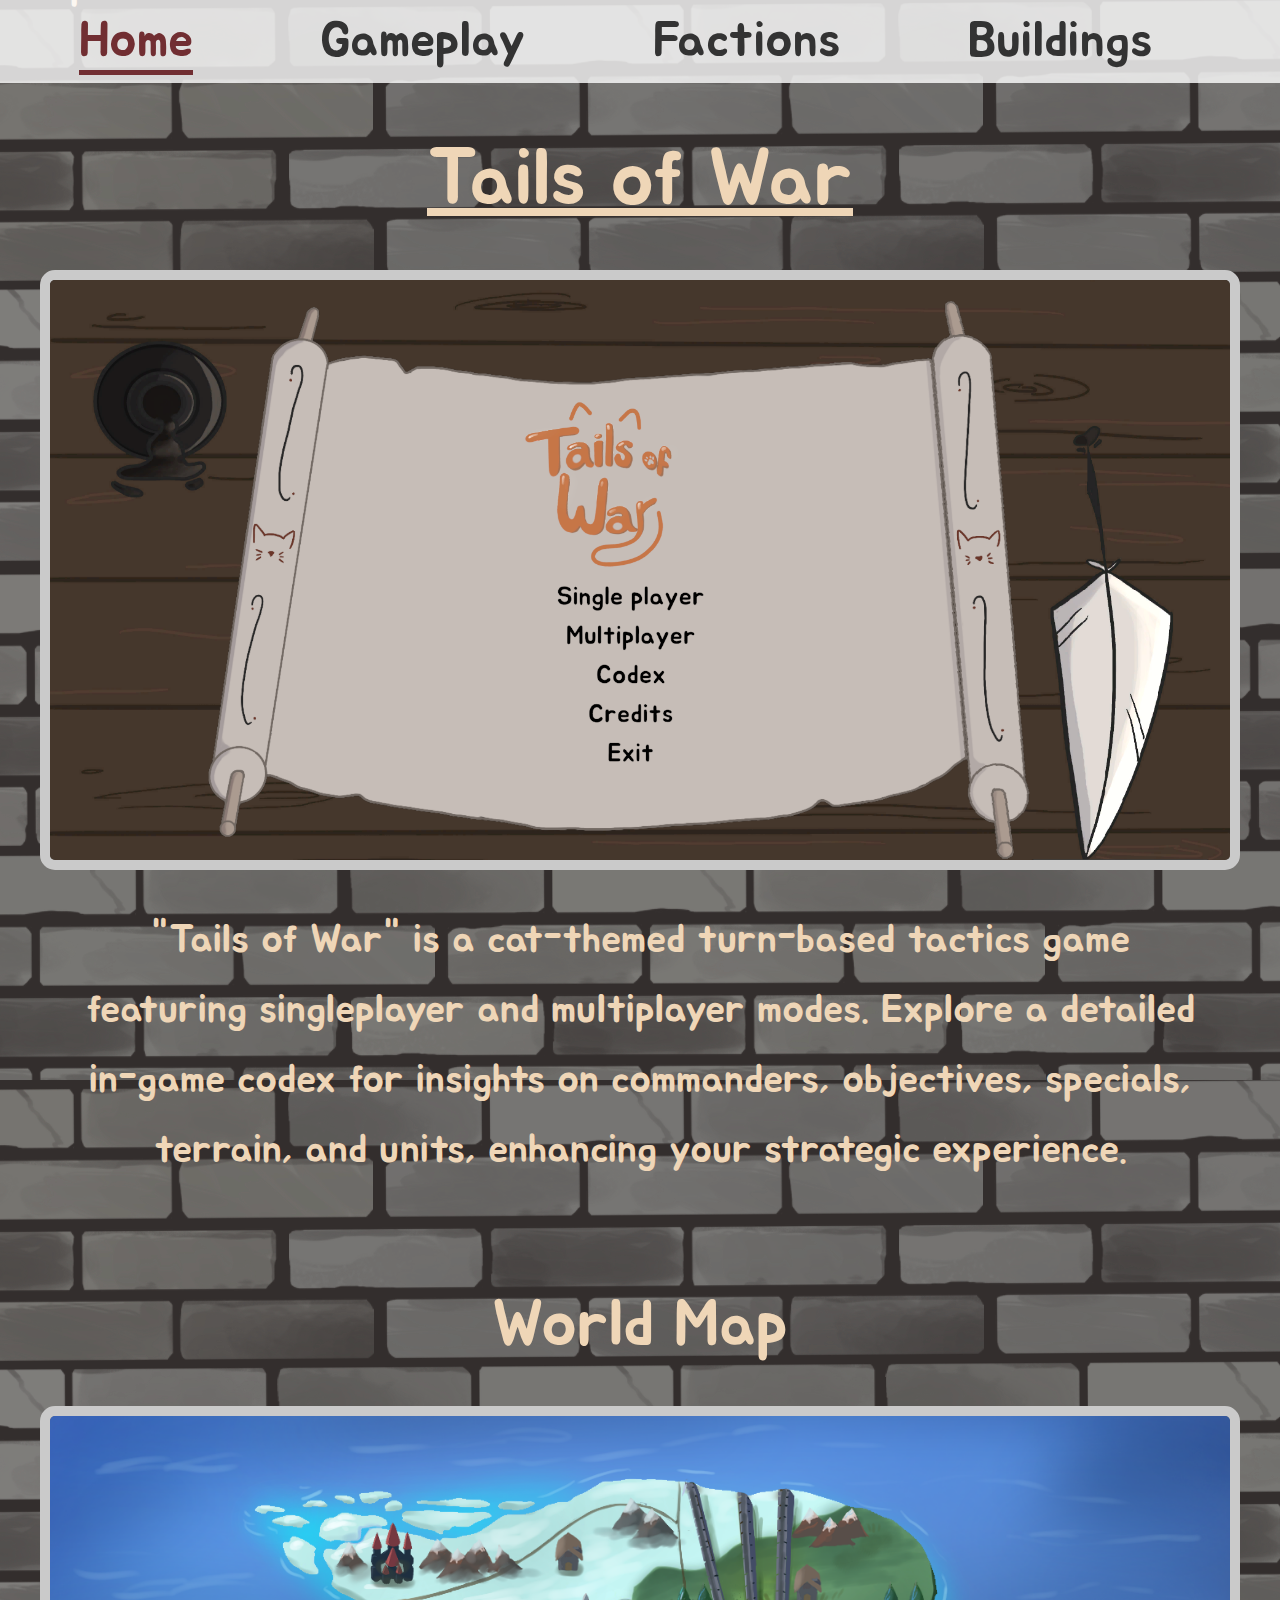
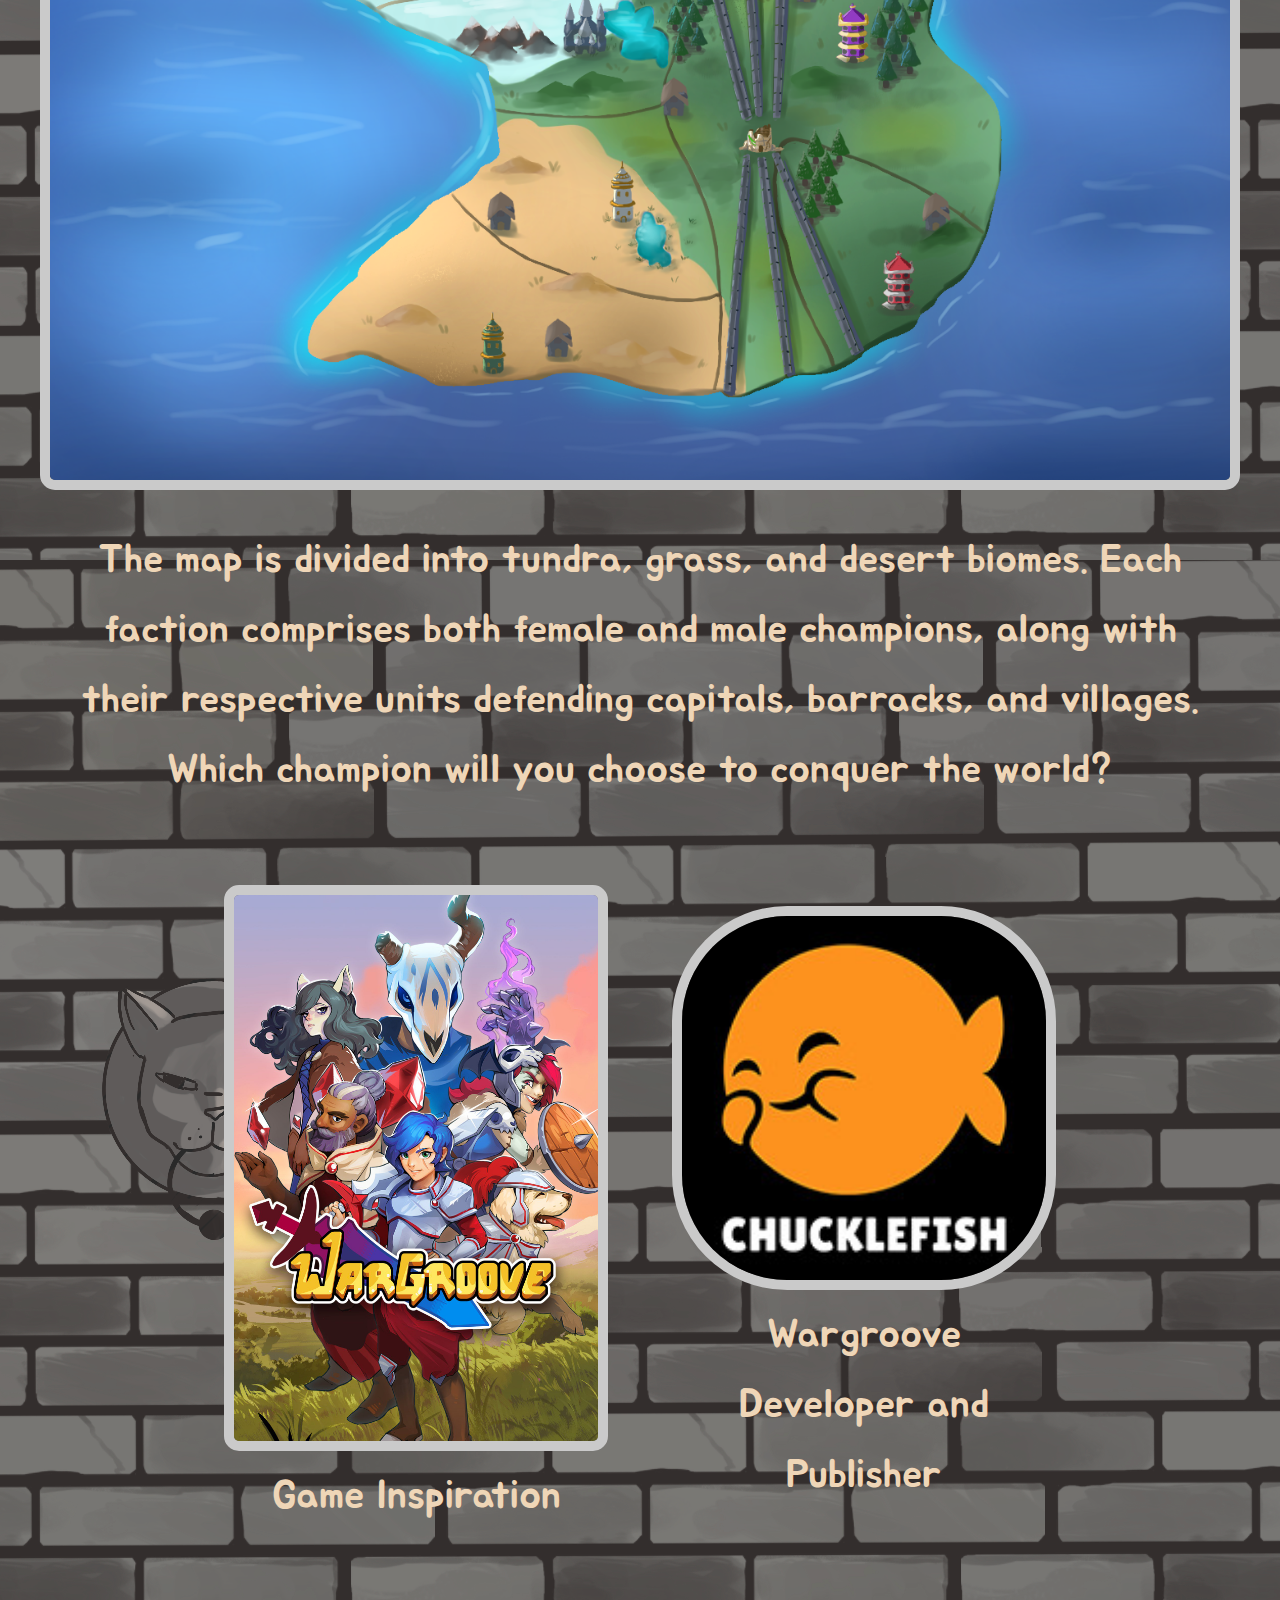
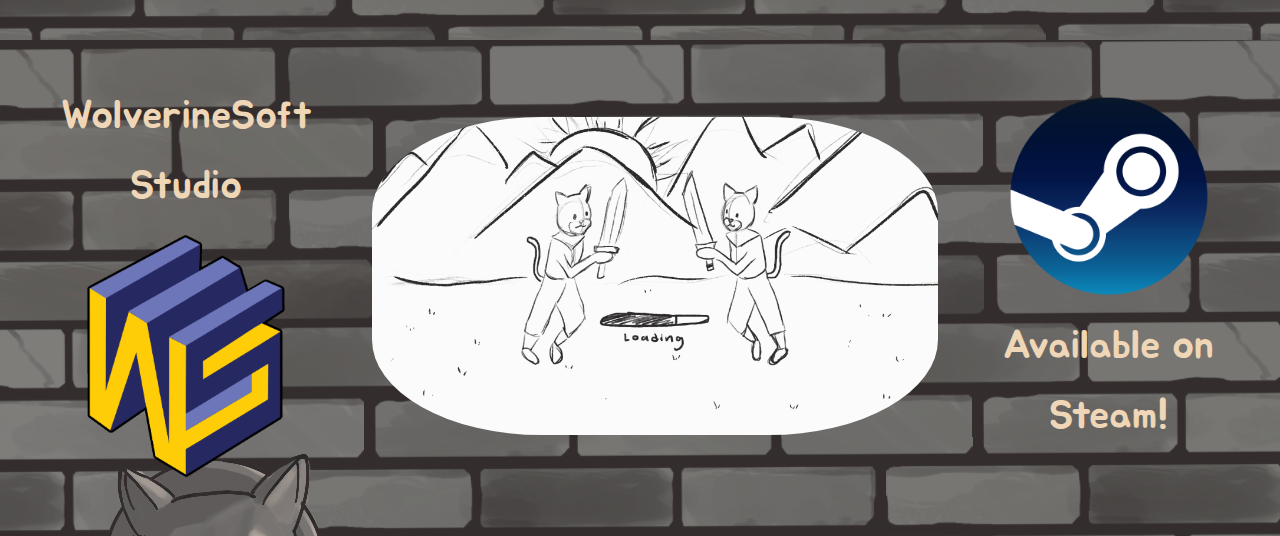
==== index.html @ 6e9513ce "Add files via upload" ====
<!DOCTYPE html>
<html lang="en">
<head>
    <meta charset="UTF-8">
    <meta name="viewport" content="width=device-width, initial-scale=1.0">
    <link rel="icon" href="images/gameicon.jpg">
    <link rel="stylesheet" href="css/reset.css">
    <link rel="stylesheet" href="css/style.css">
    <link rel="stylesheet" href="https://fonts.googleapis.com/css2?family=Jua&display=swap">
    <title>Tails of War</title>
</head>
<body>
    <div class="skip"><a href="#main">Skip to Main Content</a></div>
    <header>
        <div class="navbar">
        <nav>
            <ul class = "links">
                <li><a class = "btn active" href = "index.html">Home</a></li> 
                <li><a class = "btn" href = "gameplay.html">Gameplay</a></li>
                <li><a class = "btn" href = "factions.html">Factions</a></li>
                <li><a class = "btn" href = "buildings.html">Buildings</a></li> 
            </ul>
        </nav>
    </header>
    <main>
        <h1>Tails of War</h1>
        <div id = "main"></div>
        <img src="images/loading_screen.png" width = "1200" alt = "Tails of War option menu screen">
        <p>"Tails of War" is a cat-themed turn-based tactics game featuring singleplayer and multiplayer modes. 
            Explore a detailed in-game codex for insights on commanders, objectives, specials, terrain, and units, 
            enhancing your strategic experience.
        </p>
        
        <h2>World Map</h2>
        <img src="images/world_map.png" width = "1200" alt = "World map of the game to pick different terrains">
        <p>The map is divided into tundra, grass, and desert biomes. Each faction comprises both female and male champions, 
            along with their respective units defending capitals, barracks, and villages. Which champion will you choose to conquer the world?
         </p>
        
        <div class="row">
            <div class="column">
                <img src="images/wargroove.jpg" width = "400" alt = "Wargroove cover art">
                <p class="spacing"><a href="https://wargroove.org">Game Inspiration</a></p>
            </div>
            
            <div class="column">
                <img class="img_round" src="images/chucklefish.jpg" width = "400" alt = "Chucklefish is a British video game developer and publisher based in London">
                <p class="spacing"><a href="https://chucklefish.org">Wargroove Developer and Publisher</a></p>
            </div>
        </div>
    </main>

    <footer>
            <div class="image-container">
                <div>
                    <p class="spacing"><a href="https://wolverineSoft.org">WolverineSoft Studio</a></p>
                    <img src="images/wsoft_logo.png" width = "200" alt = "WolverineSoft Studio logo">
                </div>
                <div>
                    <img class="img_round" src="images/battle.gif" width = "600" alt = "Loading screen sketch showing sword fight between human cats">
                </div>
                <div>
                    <img src="images/steam.png" width = "200" alt = "Steam logo">
                    <p class="spacing"><a href="https://store.steampowered.com">Available on Steam!</a></p>
                </div>
            </div>
    </footer>
    <script src="js/images.js"></script>
    <script src="js/redirect.js"></script>
    
</body>
</html>
---- css/style.css ----
body {
    font-family: 'Jua', sans-serif;
    background-image: url('/images/BrickWallBackground.png');
    color: #EFD6B7;
}

.skip a {
    transition: top 1s ease-out;
    position: absolute;
    top: -40px;
    margin-left: 20px;
    font-size: 40px;
}

.skip a:focus {
    top: 100px;
    text-decoration: underline;
}

.navbar {
    background-color: rgba(255, 255, 255, 0.8);
    position: fixed;
    width: 100%;
    top: 0;
    z-index: 1000;
}

.navbar nav {
    text-align: center;
}

.navbar .links {
    list-style-type: none;
    margin: 0;
    padding: 10px 0;
    display: flex;
    justify-content: space-evenly;
}

.navbar .links li {
    display: inline-block;
}

.navbar .links a {
    text-decoration: none;
    font-size: 50px;
    color: #333;
}

.links {
    list-style-type: none;
    margin-top: 50px;
    margin-bottom: 50px;
    padding: 0;
}

.links li {
    display: inline-block;
    margin-right: 48px;
}

.links a {
    text-decoration: none;
    font-size: 40px;
}

a.btn:focus,
a.btn.active:focus, 
.spacing:hover{
    color: #712E32;
}

a.btn:hover,
a.btn.active:hover,
.spacing:hover{
    color: #712E32;
    transition: 0.3s;
}

a.btn.active,
a.btn.active:hover,
a.btn.active:focus {
    color: #712E32;
    padding-bottom: 4px;
    border-bottom: 5px solid #712E32;
}

h1 {
    margin-top: 130px;
    font-size: 80px;
    text-align: center;
    margin-bottom: 40px;
    text-decoration: underline;
}

h2 {
    margin-top: 100px;
    margin-bottom: 40px;   
    font-size: 65px;
    text-align: center;
}

main img {
    border-radius: 15px;
    border: 10px solid #CACACA;
    display: block;
    margin: 0 auto;
}

main {
    text-align: center;
}

p {
    font-size: 40px;
    text-align: center;
    line-height: 1.75;
    margin: 35px 70px 80px 70px;
}

.row {
    display: flex;
    justify-content: center; 
    align-items: center; 
}

.column {
    flex: 0 0 30%; 
    margin: 0 2.5%;
}

.img_round{
    border-radius: 30%;
}

.spacing{
    margin: 10px;
}

.image-container {
    display: flex;
    justify-content: space-evenly; 
    align-items: center;
    margin-top: 130px;
    margin-bottom: 50px;
}

footer {
    text-align: center; /* Center align the content */
}

.arrow_container {
    display: flex;
    align-items: center;
    justify-content: center;
    margin: 75px;
}

.left_arrow, .right_arrow {
    width: 200px; /* Adjust the width of the arrows as needed */
    height: auto;
    margin: 0px 3%; /* Adjust the margin as needed */
    cursor: pointer;
}

.arrow_container h1 {
    margin: 5px; /* Adjust the top margin as needed */
}

.card_container {
    display: flex;
    flex-wrap: wrap; /* Allow cards to wrap to the next line */
    justify-content: center;
}

.cards {
    perspective: 800px;
    transform-style: preserve-3d;
    cursor: pointer;
    margin: 0px 110px 180px 110px;
}

.card-inner {
    width: 500px; /* Adjusted card width */
    height: 500px; /* Adjusted card height */
    transform-style: preserve-3d;
    transition: transform 0.5s;
}

.cards:hover .card-inner {
    transform: rotateY(180deg);
}

.card-front,
.card-back {
    width: 100%;
    height: 100%;
    position: absolute;
    backface-visibility: hidden;
}

.card-back {
    transform: rotateY(180deg);
}

.card-inner img {
    width: 100%;
    height: 100%;
    border-radius: 10px; /* Adjusted border radius */
    border: 10px solid #CACACA; /* Adjusted border width */
}

figcaption{
    font-size: 45px;
    margin: 25px;
}
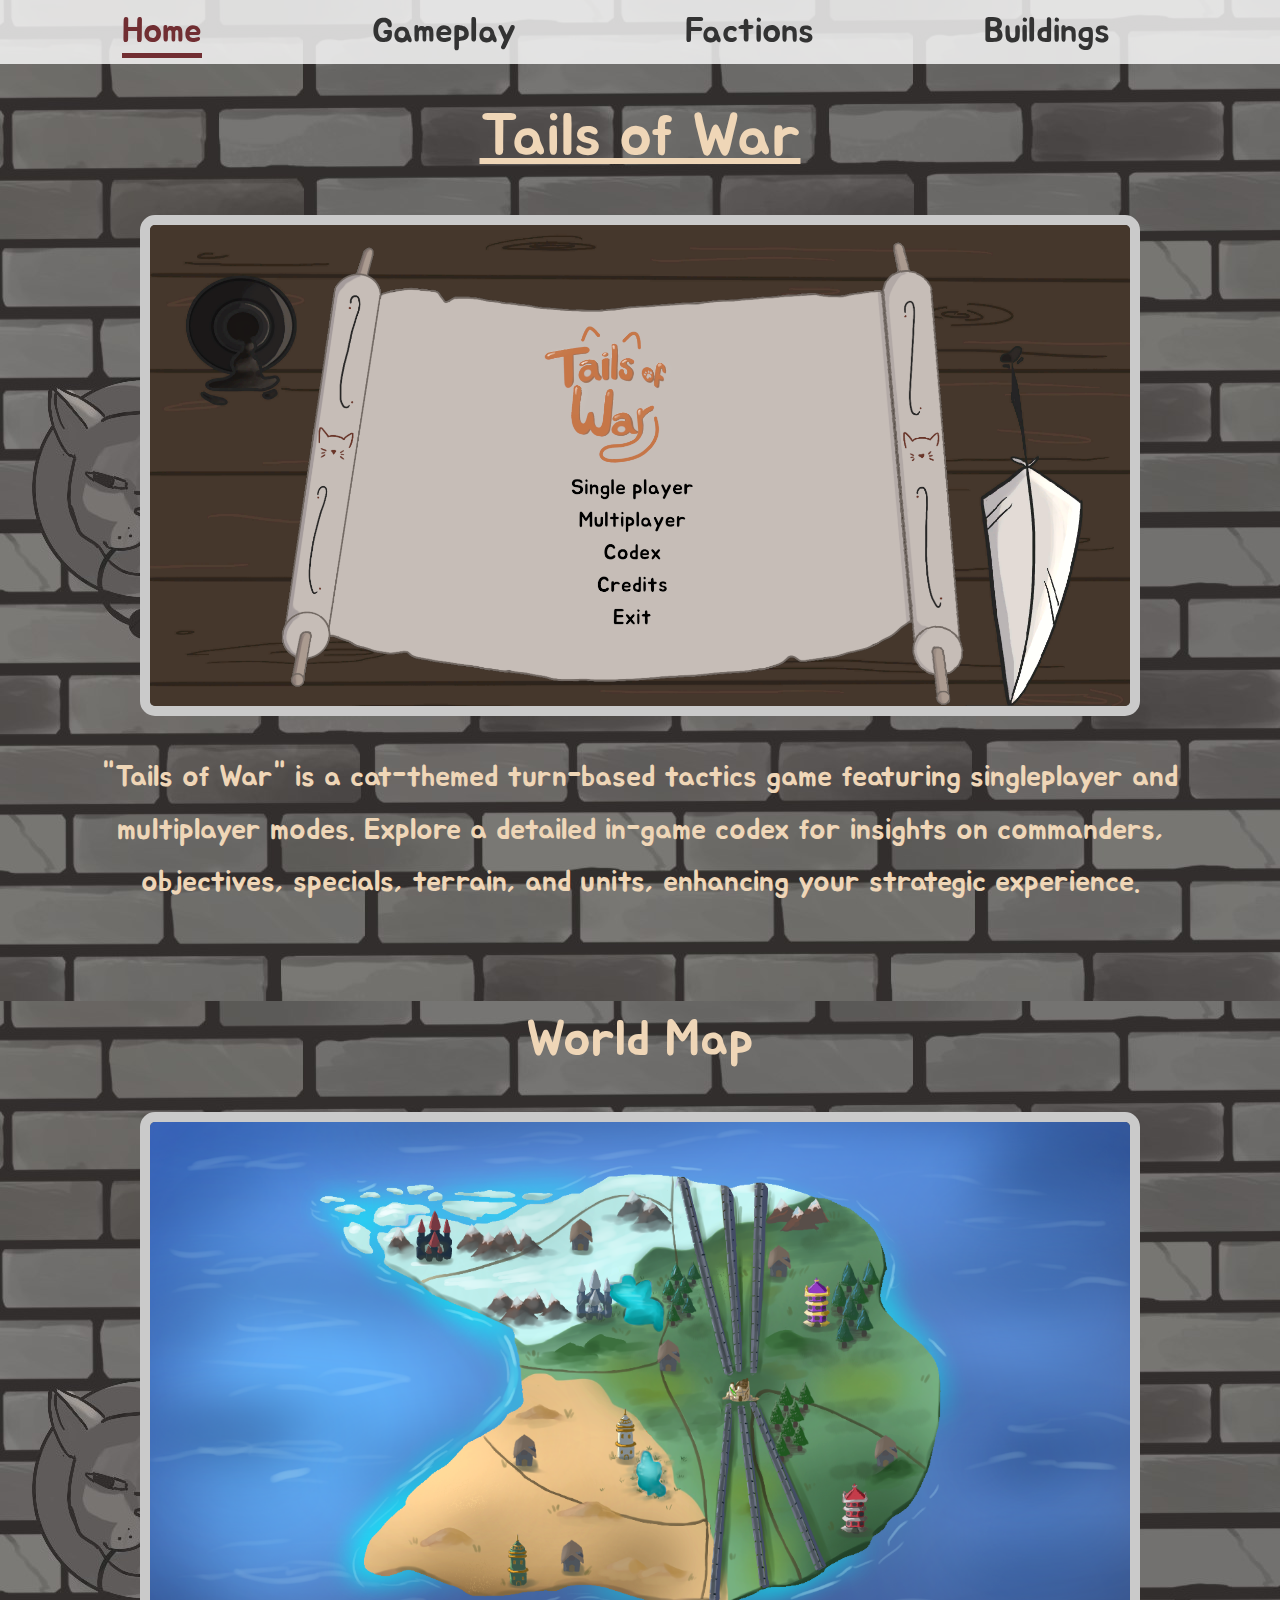
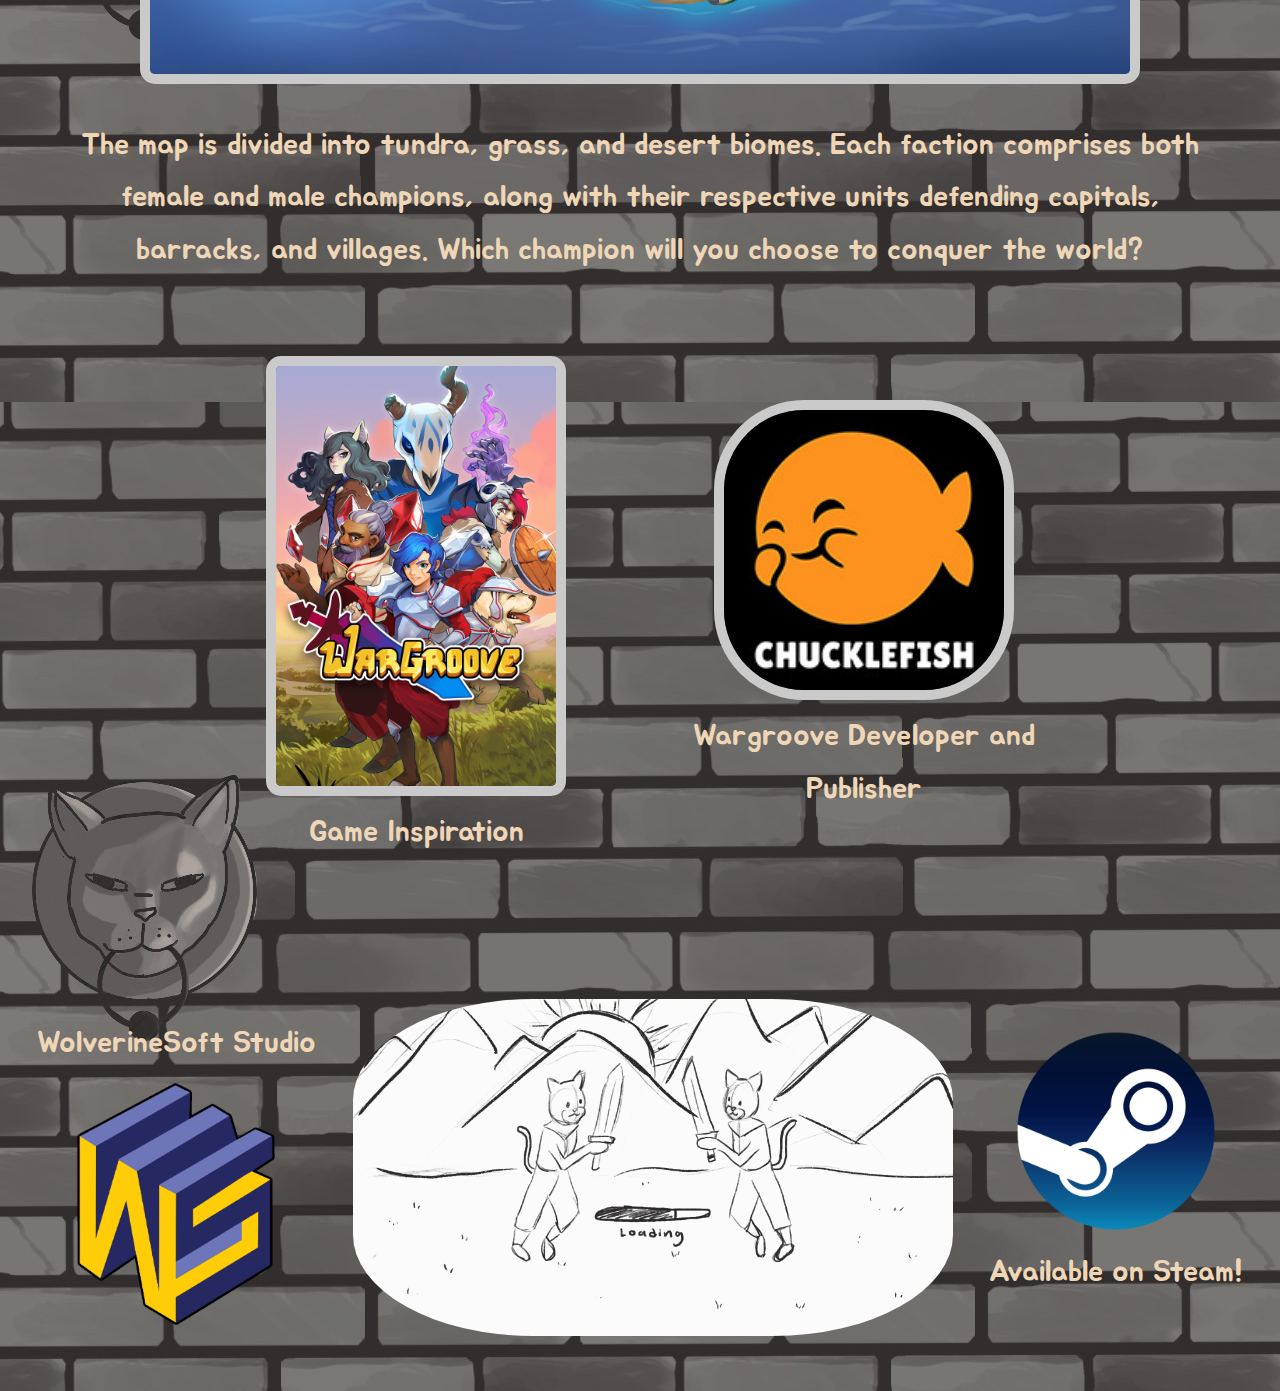
==== commit 06d967a5: "Add files via upload" ====
--- a/index.html
+++ b/index.html
@@ -25,26 +25,26 @@
     <main>
         <h1>Tails of War</h1>
         <div id = "main"></div>
-        <img src="images/loading_screen.png" width = "1200" alt = "Tails of War option menu screen">
+        <img src="images/loading_screen.png" width = "1000" alt = "Tails of War option menu screen">
         <p>"Tails of War" is a cat-themed turn-based tactics game featuring singleplayer and multiplayer modes. 
             Explore a detailed in-game codex for insights on commanders, objectives, specials, terrain, and units, 
             enhancing your strategic experience.
         </p>
         
         <h2>World Map</h2>
-        <img src="images/world_map.png" width = "1200" alt = "World map of the game to pick different terrains">
+        <img src="images/world_map.png" width = "1000" alt = "World map of the game to pick different terrains">
         <p>The map is divided into tundra, grass, and desert biomes. Each faction comprises both female and male champions, 
             along with their respective units defending capitals, barracks, and villages. Which champion will you choose to conquer the world?
          </p>
         
         <div class="row">
             <div class="column">
-                <img src="images/wargroove.jpg" width = "400" alt = "Wargroove cover art">
-                <p class="spacing"><a href="https://wargroove.org">Game Inspiration</a></p>
+                <img src="images/wargroove.jpg" width = "300" alt = "Wargroove cover art">
+                <p class="spacing"><a href="https://wargroove.com">Game Inspiration</a></p>
             </div>
             
             <div class="column">
-                <img class="img_round" src="images/chucklefish.jpg" width = "400" alt = "Chucklefish is a British video game developer and publisher based in London">
+                <img class="img_round" src="images/chucklefish.jpg" width = "300" alt = "Chucklefish is a British video game developer and publisher based in London">
                 <p class="spacing"><a href="https://chucklefish.org">Wargroove Developer and Publisher</a></p>
             </div>
         </div>
--- a/css/style.css
+++ b/css/style.css
@@ -1,19 +1,19 @@
 body {
     font-family: 'Jua', sans-serif;
-    background-image: url('/images/BrickWallBackground.png');
+    background-image: url('/images/BrickWallBackground.jpg');
     color: #EFD6B7;
 }
 
 .skip a {
     transition: top 1s ease-out;
     position: absolute;
-    top: -40px;
+    top: -50px;
     margin-left: 20px;
-    font-size: 40px;
+    font-size: 35px;
 }
 
 .skip a:focus {
-    top: 100px;
+    top: 70px;
     text-decoration: underline;
 }
 
@@ -43,7 +43,7 @@
 
 .navbar .links a {
     text-decoration: none;
-    font-size: 50px;
+    font-size: 35px;
     color: #333;
 }
 
@@ -57,11 +57,6 @@
 .links li {
     display: inline-block;
     margin-right: 48px;
-}
-
-.links a {
-    text-decoration: none;
-    font-size: 40px;
 }
 
 a.btn:focus,
@@ -86,8 +81,8 @@
 }
 
 h1 {
-    margin-top: 130px;
-    font-size: 80px;
+    margin-top: 100px;
+    font-size: 60px;
     text-align: center;
     margin-bottom: 40px;
     text-decoration: underline;
@@ -96,7 +91,7 @@
 h2 {
     margin-top: 100px;
     margin-bottom: 40px;   
-    font-size: 65px;
+    font-size: 50px;
     text-align: center;
 }
 
@@ -112,7 +107,7 @@
 }
 
 p {
-    font-size: 40px;
+    font-size: 30px;
     text-align: center;
     line-height: 1.75;
     margin: 35px 70px 80px 70px;
@@ -159,12 +154,12 @@
 .left_arrow, .right_arrow {
     width: 200px; /* Adjust the width of the arrows as needed */
     height: auto;
-    margin: 0px 3%; /* Adjust the margin as needed */
+    margin: 0px 5%; /* Adjust the margin as needed */
     cursor: pointer;
 }
 
 .arrow_container h1 {
-    margin: 5px; /* Adjust the top margin as needed */
+    margin: 0px 0px 0px 0px; /* Adjust the top margin as needed */
 }
 
 .card_container {
@@ -181,8 +176,8 @@
 }
 
 .card-inner {
-    width: 500px; /* Adjusted card width */
-    height: 500px; /* Adjusted card height */
+    width: 400px; /* Adjusted card width */
+    height: 400px; /* Adjusted card height */
     transform-style: preserve-3d;
     transition: transform 0.5s;
 }
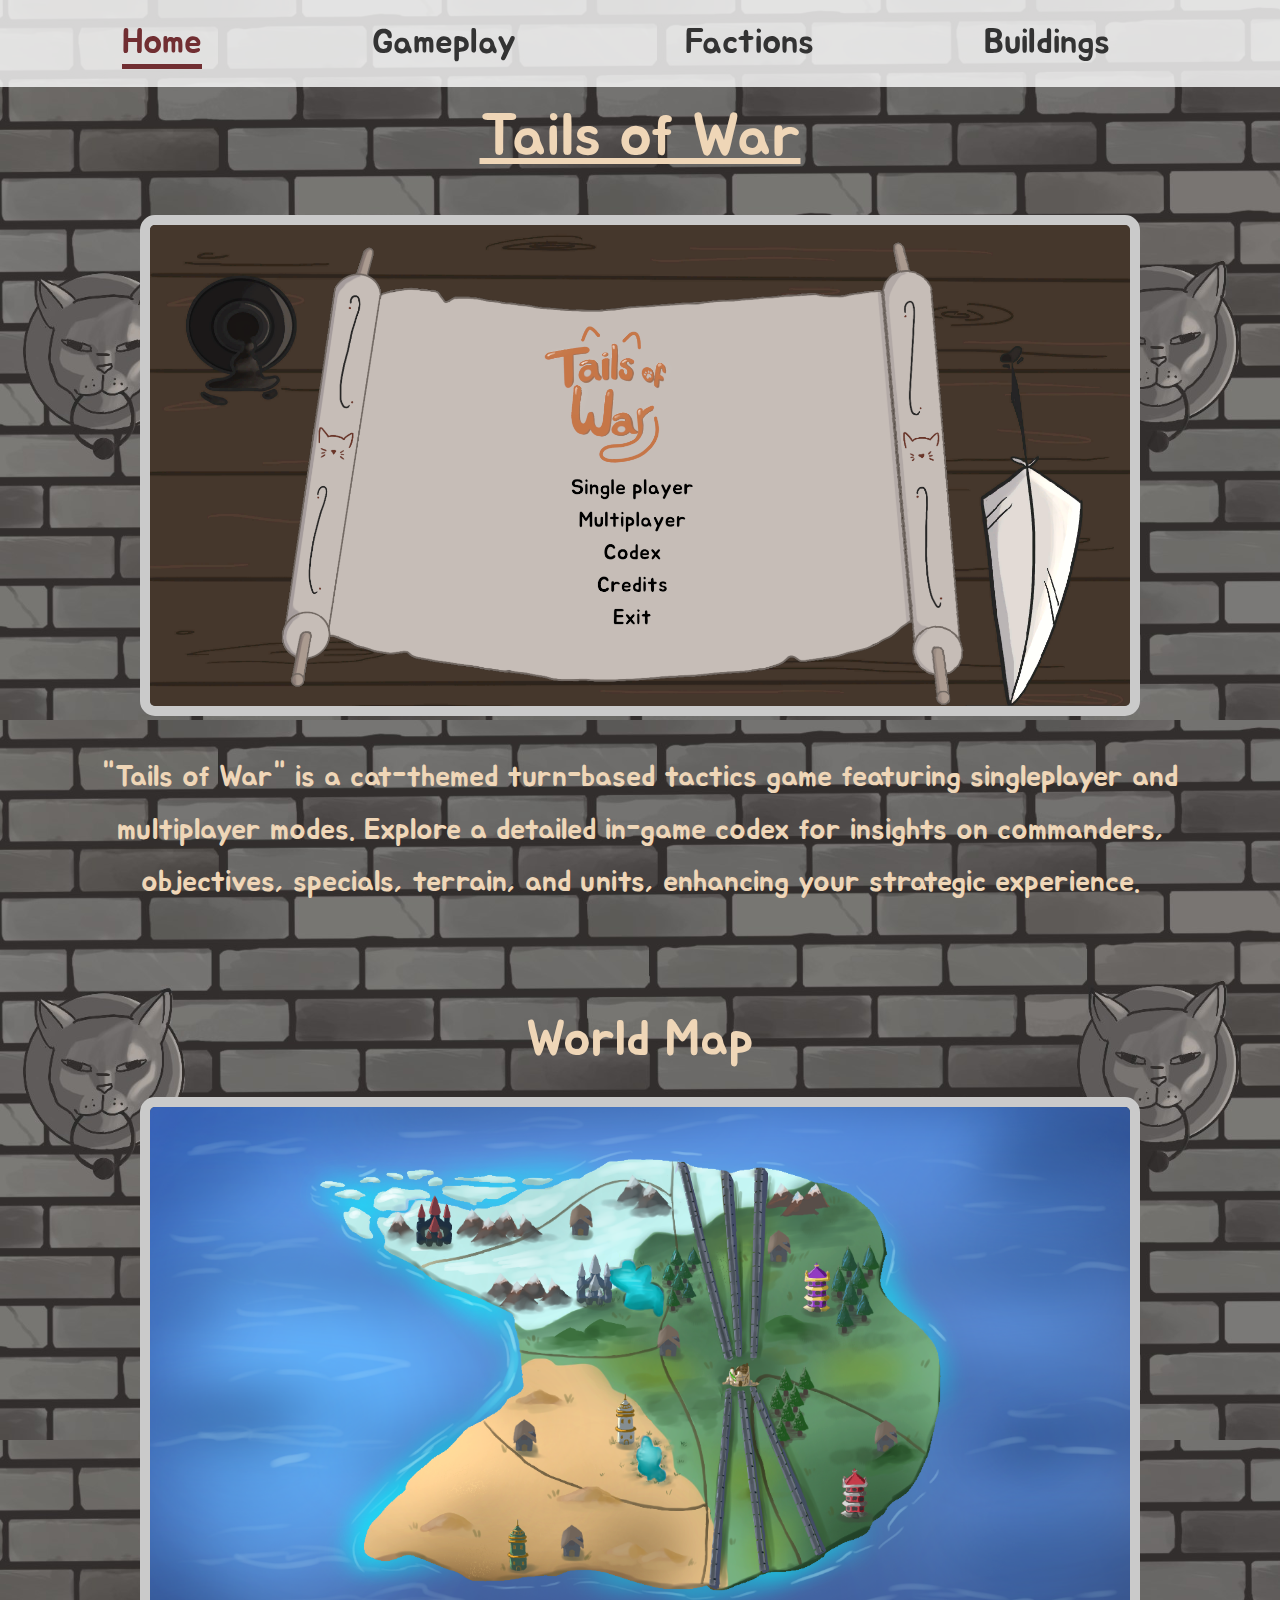
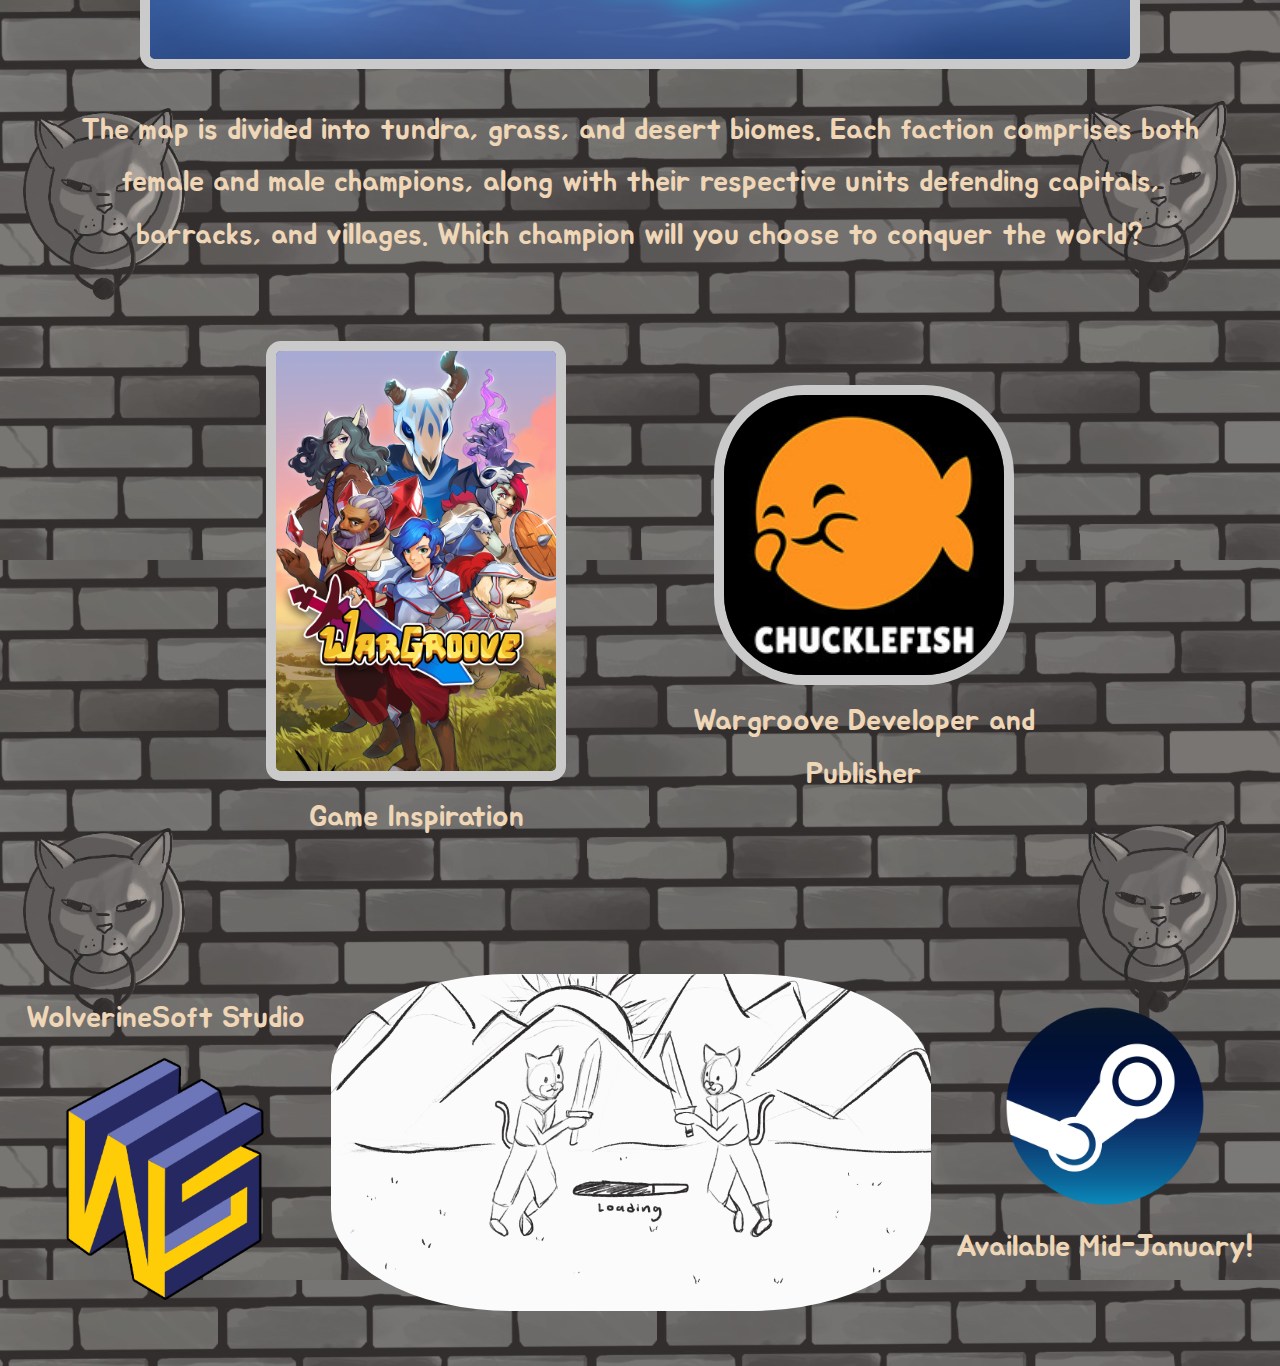
==== commit df1001d3: "Add files via upload" ====
--- a/index.html
+++ b/index.html
@@ -61,12 +61,11 @@
                 </div>
                 <div>
                     <img src="images/steam.png" width = "200" alt = "Steam logo">
-                    <p class="spacing"><a href="https://store.steampowered.com">Available on Steam!</a></p>
+                    <p class="spacing"><a href="https://store.steampowered.com">Available Mid-January!</a></p>
                 </div>
             </div>
     </footer>
     <script src="js/images.js"></script>
     <script src="js/redirect.js"></script>
-    
 </body>
 </html>--- a/css/style.css
+++ b/css/style.css
@@ -1,6 +1,7 @@
 body {
     font-family: 'Jua', sans-serif;
-    background-image: url('/images/BrickWallBackground.jpg');
+    background-image: url('../images/brick_cat.jpg');
+    background-size: contain;
     color: #EFD6B7;
 }
 
@@ -90,7 +91,7 @@
 
 h2 {
     margin-top: 100px;
-    margin-bottom: 40px;   
+    margin-bottom: 25px;   
     font-size: 50px;
     text-align: center;
 }
@@ -136,35 +137,36 @@
     display: flex;
     justify-content: space-evenly; 
     align-items: center;
-    margin-top: 130px;
+    margin-top: 120px;
     margin-bottom: 50px;
 }
 
 footer {
-    text-align: center; /* Center align the content */
+    text-align: center;
 }
 
 .arrow_container {
     display: flex;
     align-items: center;
     justify-content: center;
-    margin: 75px;
+    margin: 75px 75px 65px 75px;
 }
 
 .left_arrow, .right_arrow {
-    width: 200px; /* Adjust the width of the arrows as needed */
+    width: 200px;
     height: auto;
-    margin: 0px 5%; /* Adjust the margin as needed */
+    margin: 0px 5%;
     cursor: pointer;
+    border-style: none;
 }
 
 .arrow_container h1 {
-    margin: 0px 0px 0px 0px; /* Adjust the top margin as needed */
+    margin: 0px 0px 0px 0px;
 }
 
 .card_container {
     display: flex;
-    flex-wrap: wrap; /* Allow cards to wrap to the next line */
+    flex-wrap: wrap;
     justify-content: center;
 }
 
@@ -172,12 +174,12 @@
     perspective: 800px;
     transform-style: preserve-3d;
     cursor: pointer;
-    margin: 0px 110px 180px 110px;
+    margin: 0px 110px 150px 110px;
 }
 
 .card-inner {
-    width: 400px; /* Adjusted card width */
-    height: 400px; /* Adjusted card height */
+    width: 400px;
+    height: 400px;
     transform-style: preserve-3d;
     transition: transform 0.5s;
 }
@@ -201,11 +203,85 @@
 .card-inner img {
     width: 100%;
     height: 100%;
-    border-radius: 10px; /* Adjusted border radius */
-    border: 10px solid #CACACA; /* Adjusted border width */
+    border-radius: 10px;
+    border: 10px solid #CACACA;
 }
 
 figcaption{
     font-size: 45px;
-    margin: 25px;
+    margin-top: 20px;
+}
+
+.margin_less{
+    margin-top: 30px;
+}
+
+#map2, #map3 {
+    display: none;
+}
+
+#map_caption{
+    font-size: 40px;
+}
+
+main > .arrow_container {
+    margin: 40px 0px 25px 0px;
+}
+
+#feature_container {
+    display: flex;
+    justify-content: space-between;
+    align-items: flex-start;
+}
+
+.feature {
+    text-align: center;
+    position: relative;
+    flex: 1 1 45%; /* Adjust the flex properties */
+    margin: 10px;
+}
+
+.feature p{
+    margin: 35px 40px 50px 40px;
+}
+
+h3 {
+    font-size: 45px;
+    margin-top: 80px;
+    margin-bottom: 10px;
+}
+li{
+    font-size: 30px;
+    line-height: 1.9;
+}
+
+.caption{
+    margin: 10px 10px 0px 10px;
+}
+
+.transparent{
+    border-style: none;
+}
+
+.container {
+    display: flex;
+    justify-content: space-between;
+    align-items: center;
+}
+
+.text-container {
+    flex: 1;
+    padding: 20px;
+}
+
+.image-container {
+    flex: 1;
+    text-align: center;
+}
+
+.transparent {
+    max-width: 100%;
+    height: auto;
+    display: block;
+    margin: 0 auto;
 }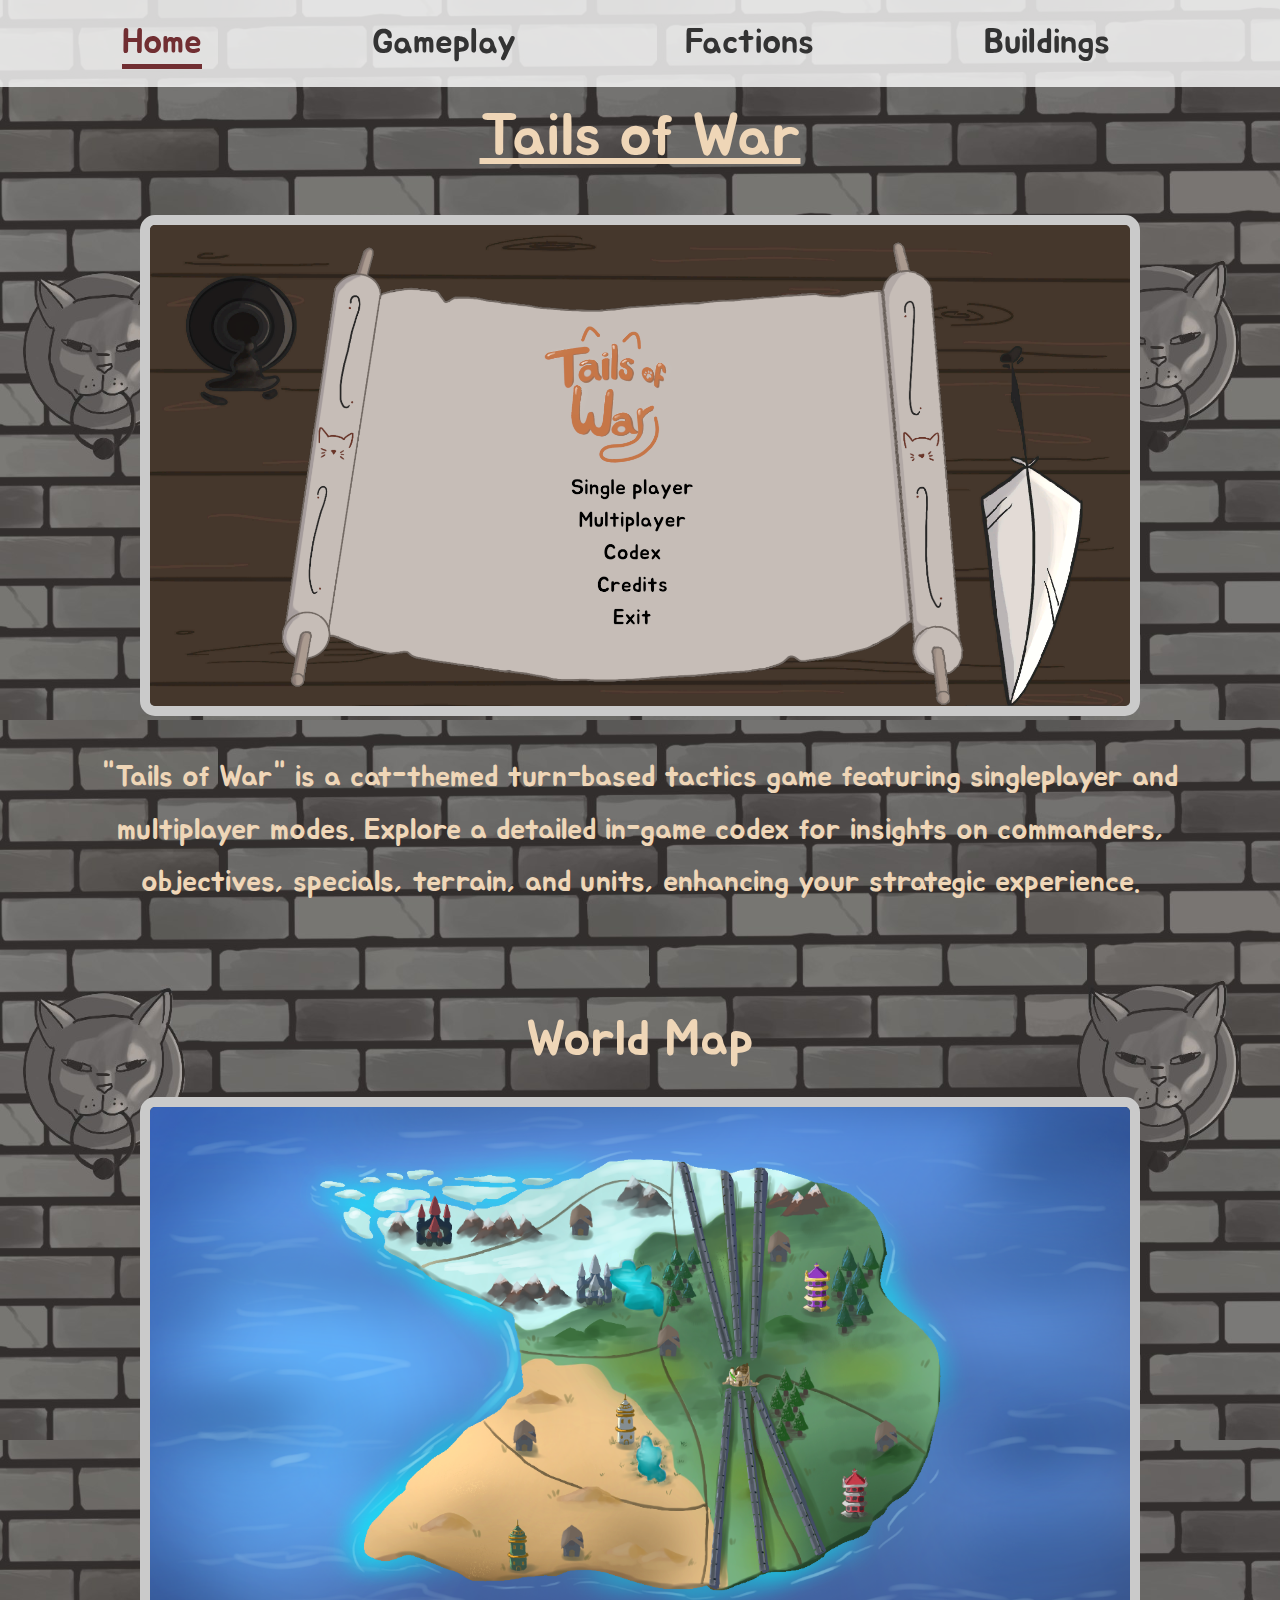
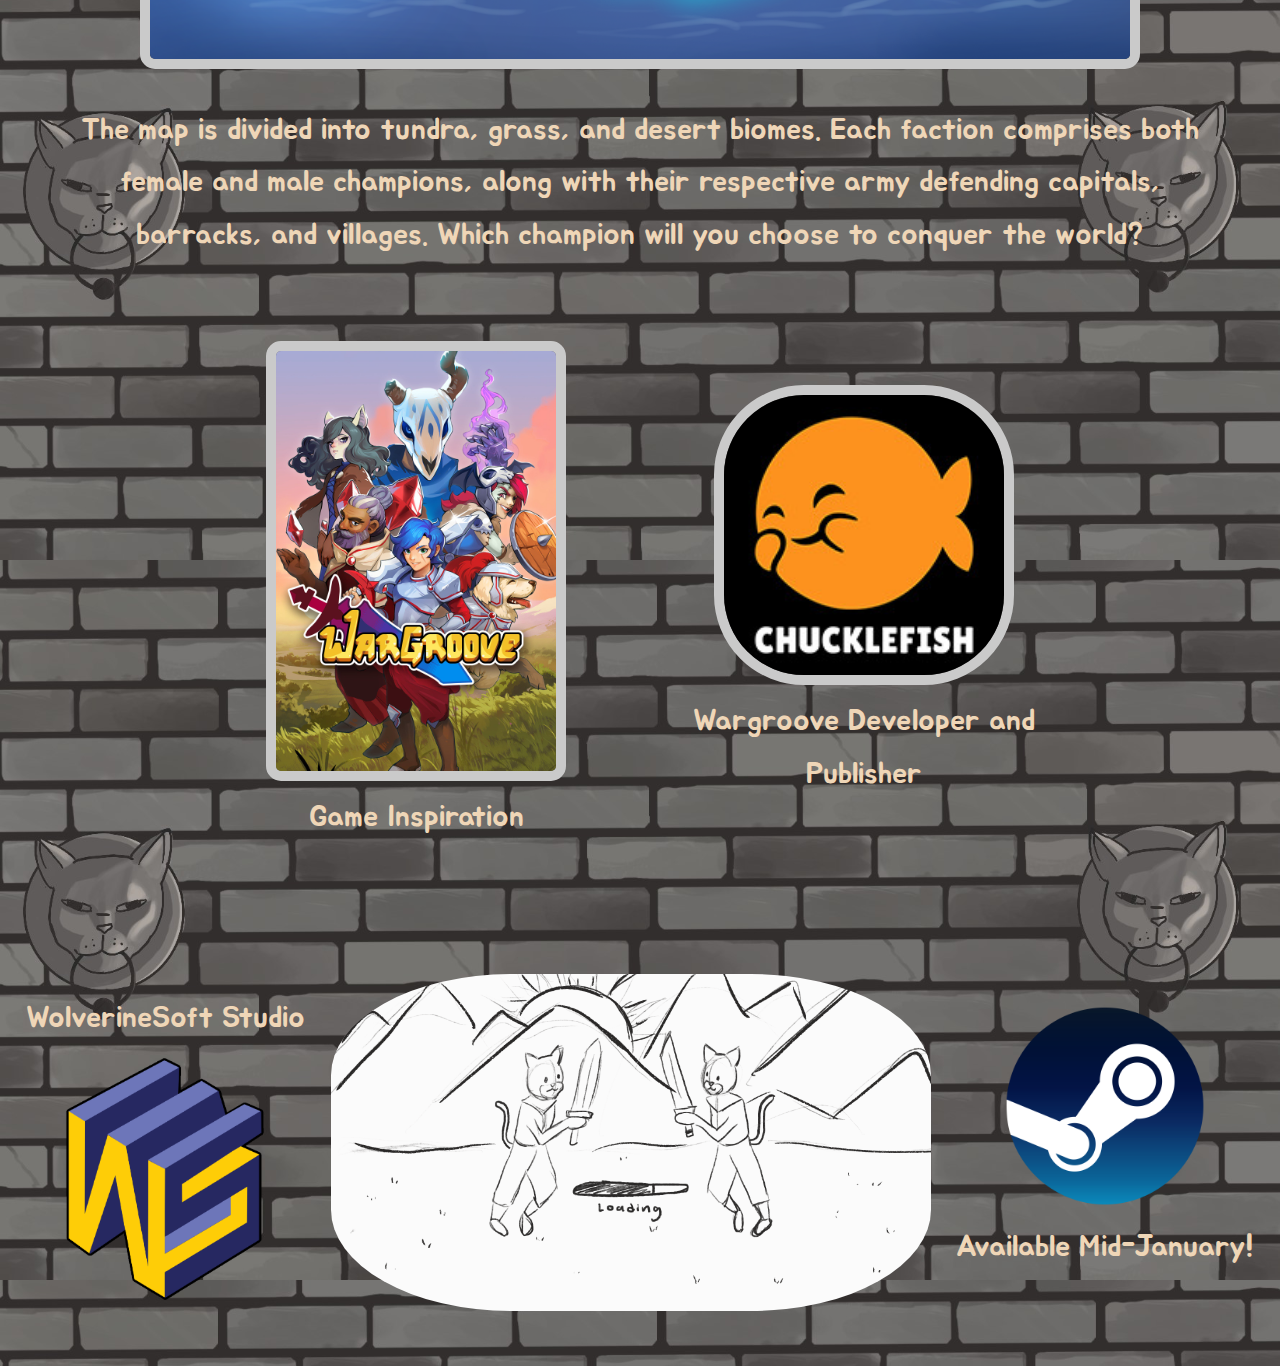
==== commit 168d3520: "Add files via upload" ====
--- a/index.html
+++ b/index.html
@@ -34,7 +34,7 @@
         <h2>World Map</h2>
         <img src="images/world_map.png" width = "1000" alt = "World map of the game to pick different terrains">
         <p>The map is divided into tundra, grass, and desert biomes. Each faction comprises both female and male champions, 
-            along with their respective units defending capitals, barracks, and villages. Which champion will you choose to conquer the world?
+            along with their respective army defending capitals, barracks, and villages. Which champion will you choose to conquer the world?
          </p>
         
         <div class="row">
--- a/css/style.css
+++ b/css/style.css
@@ -18,6 +18,11 @@
     text-decoration: underline;
 }
 
+*:focus {
+    border: 5px solid #712E32;
+    border-radius: 5px;
+}
+
 .navbar {
     background-color: rgba(255, 255, 255, 0.8);
     position: fixed;
@@ -280,8 +285,147 @@
 }
 
 .transparent {
-    max-width: 100%;
-    height: auto;
-    display: block;
-    margin: 0 auto;
+    border-style: none;
+}
+
+.wrapper{
+    margin: 90px auto;
+    width: 75%;
+    display: flex;
+    align-items: center;
+}
+
+.wrapper img{
+    float: left;
+}
+
+.text-box{
+    width: 90%;
+}
+
+.wrapper-right{
+    margin: 30px auto;
+    width: 55%;
+    display: flex;
+    align-items: center;
+}
+
+.wrapper-right img{
+    float: right;
+}
+
+.text-box-right{
+    width: 70%;
+}
+
+/* Media query for smaller screens */
+@media (max-width: 768px) {
+
+    .navbar .links li {
+        margin: 10px 0; /* Add space between navigation links */
+    }
+
+    .navbar .links a {
+        font-size: 5vw; /* Adjusted font size for very small screens */
+    }
+
+    h1 {
+        font-size: 10vw; /* Adjusted font size for very small screens */
+    }
+
+    h2 {
+        font-size: 8vw; /* Adjusted font size for very small screens */
+    }
+
+    main img {
+        width: 90%; /* Adjusted image width for small screens */
+    }
+
+    p {
+        font-size: 5vw; /* Adjusted font size for very small screens */
+        margin: 20px; /* Adjusted margins for small screens */
+    }
+
+    .row .column {
+        flex: 0 0 80%; /* Adjusted column width for small screens */
+        margin: 0 10%; /* Adjusted margins for small screens */
+    }
+
+    .img_round {
+        border-radius: 15%; /* Adjusted border-radius for small screens */
+    }
+
+    .image-container {
+        margin-top: 5vw; /* Adjusted margin for small screens */
+        margin-bottom: 5vw; /* Adjusted margin for small screens */
+    }
+
+    .image-container img {
+        max-width: 100%; /* Further adjusted max-width for very small screens */
+    }
+    .image-container div:first-child img,
+    .image-container div:last-child img {
+        max-width: 60%; /* Adjust the max-width for the first and last images */
+    }
+
+    .arrow_container {
+        margin: 10vw;/* Adjusted margin for small screens */
+    }
+
+    .left_arrow, .right_arrow {
+        width: 15vw; /* Adjusted arrow width for small screens */
+        margin: 20% 5%; /* Adjusted margin for small screens */
+    }
+
+    .card_container {
+        margin: 0vw 45%; /* Adjusted margin for small screens */
+    }
+
+    .cards {
+        margin: 0% 10% 30vw 5%; /* Adjusted margin for small screens */
+    }
+
+    .card-inner {
+        width: 80vw; /* Adjusted card width for small screens */
+        height: 80vw; /* Adjusted card height for small screens */
+    }
+    
+    .row {
+        flex-direction: row; /* Keep columns side by side for small screens */
+        flex-wrap: wrap; /* Allow wrapping to the next line if the screen is too small */
+    }
+
+    .column {
+        flex: 1 1 45%; /* Adjusted column width for small screens */
+        margin: 0 2.5%; /* Adjusted margins for small screens */
+    }
+
+    .column img {
+        width: 50%; /* Make the images fill the container width */
+    }
+
+    .wrapper{
+        width: 60%;
+        margin: 5%; /* Adjusted width for small screens */
+    }
+
+    .wrapper-right {
+        width: 90%; /* Adjusted width for small screens */
+    }
+
+    .text-box{
+        width: 100%;
+    }
+    
+    .text-box-right {
+        width: 50%; /* Make the text boxes fill the container width */
+    }
+
+    .wrapper img{
+        max-width: 45%; /* Make images responsive within their containers */
+    }
+    
+    .wrapper-right img {
+        max-width: 50%; /* Make images responsive within their containers */
+    }
 }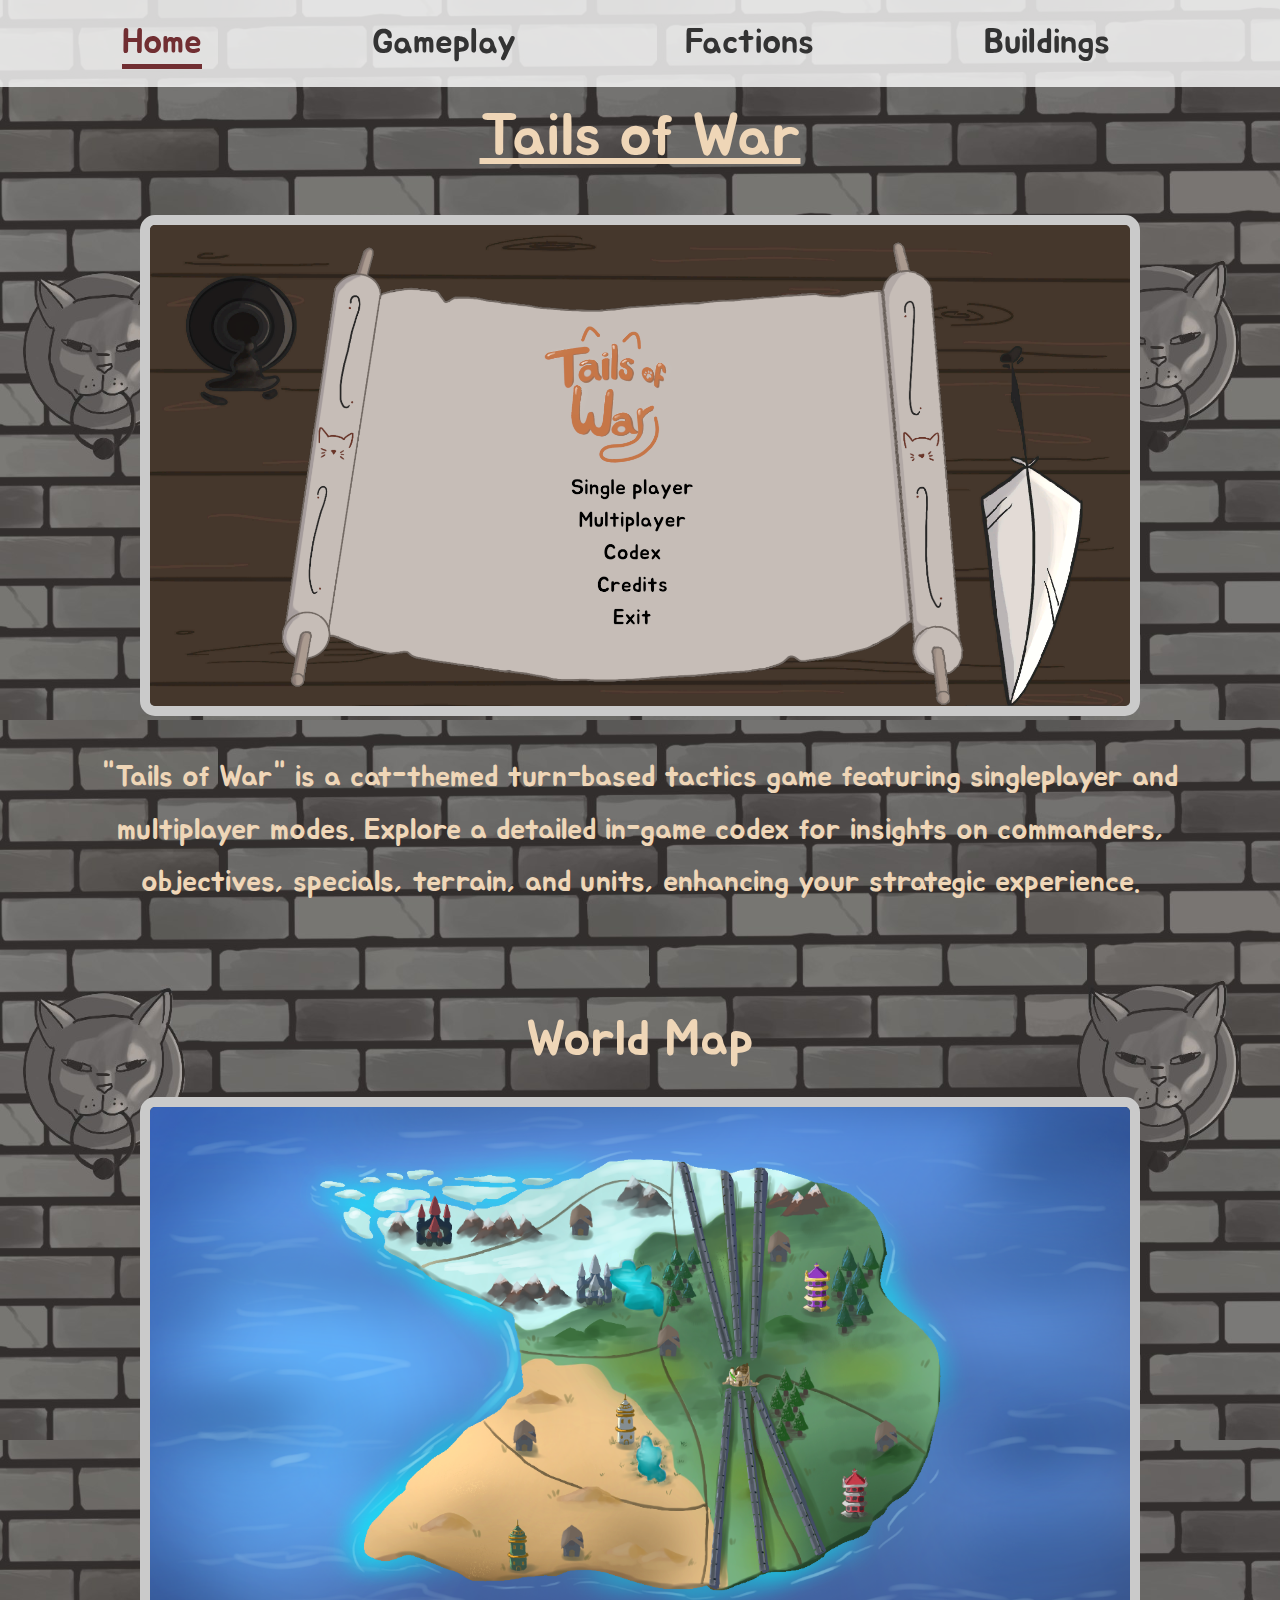
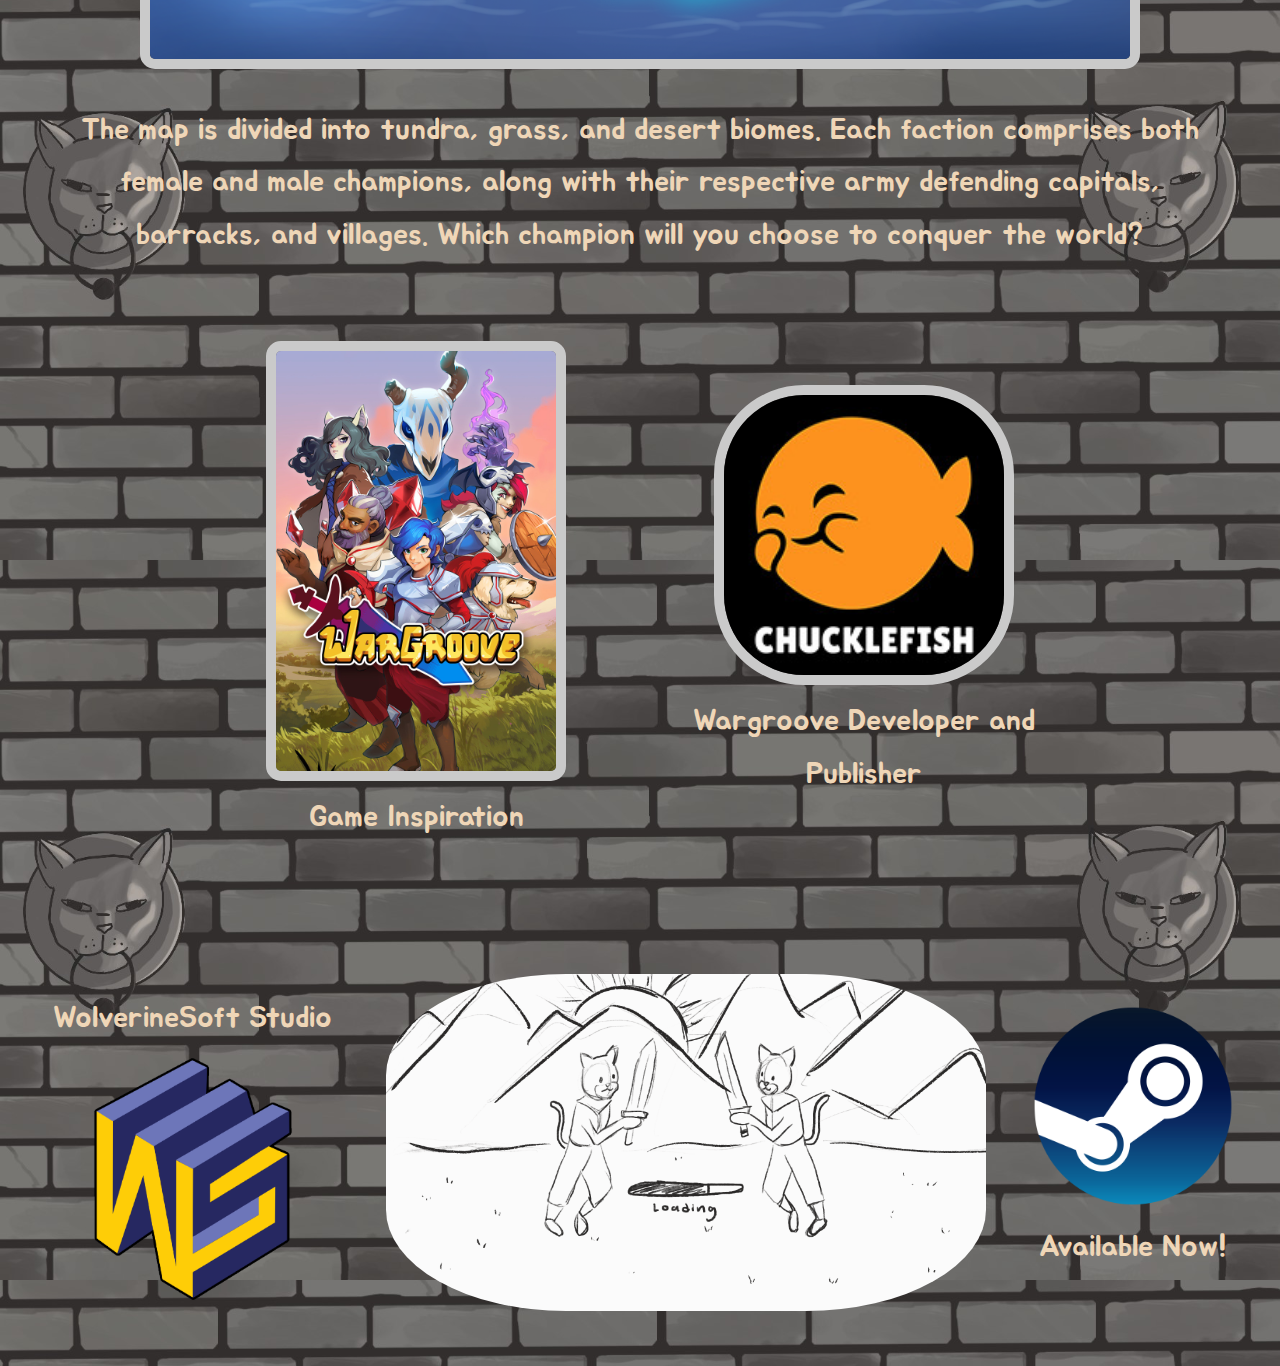
==== commit f615f361: "Add files via upload" ====
--- a/index.html
+++ b/index.html
@@ -61,7 +61,7 @@
                 </div>
                 <div>
                     <img src="images/steam.png" width = "200" alt = "Steam logo">
-                    <p class="spacing"><a href="https://store.steampowered.com">Available Mid-January!</a></p>
+                    <p class="spacing"><a href="https://store.steampowered.com/app/2687500/Tails_of_War/">Available Now!</a></p>
                 </div>
             </div>
     </footer>
--- a/css/style.css
+++ b/css/style.css
@@ -242,7 +242,7 @@
 .feature {
     text-align: center;
     position: relative;
-    flex: 1 1 45%; /* Adjust the flex properties */
+    flex: 1 1 45%;
     margin: 10px;
 }
 
@@ -318,99 +318,112 @@
     width: 70%;
 }
 
-/* Media query for smaller screens */
 @media (max-width: 768px) {
 
     .navbar .links li {
-        margin: 10px 0; /* Add space between navigation links */
+        margin: 10px 0; 
     }
 
     .navbar .links a {
-        font-size: 5vw; /* Adjusted font size for very small screens */
+        font-size: 5vw;
     }
 
     h1 {
-        font-size: 10vw; /* Adjusted font size for very small screens */
+        font-size: 10vw;
     }
 
     h2 {
-        font-size: 8vw; /* Adjusted font size for very small screens */
+        font-size: 8vw;
     }
 
     main img {
-        width: 90%; /* Adjusted image width for small screens */
+        width: 90%;
     }
 
     p {
-        font-size: 5vw; /* Adjusted font size for very small screens */
-        margin: 20px; /* Adjusted margins for small screens */
+        font-size: 5vw;
+        margin: 20px;
     }
 
     .row .column {
-        flex: 0 0 80%; /* Adjusted column width for small screens */
-        margin: 0 10%; /* Adjusted margins for small screens */
+        flex: 0 0 80%;
+        margin: 0 10%;
     }
 
     .img_round {
-        border-radius: 15%; /* Adjusted border-radius for small screens */
+        border-radius: 15%;
     }
 
     .image-container {
-        margin-top: 5vw; /* Adjusted margin for small screens */
-        margin-bottom: 5vw; /* Adjusted margin for small screens */
+        margin-top: 5vw;
+        margin-bottom: 5vw;
     }
 
     .image-container img {
-        max-width: 100%; /* Further adjusted max-width for very small screens */
+        max-width: 100%;
     }
     .image-container div:first-child img,
     .image-container div:last-child img {
-        max-width: 60%; /* Adjust the max-width for the first and last images */
+        max-width: 60%;
     }
 
     .arrow_container {
-        margin: 10vw;/* Adjusted margin for small screens */
+        margin: 10vw;
+    }
+
+    .arrow_container h1{
+        font-size: 6vw;
+    }
+
+    main .arrow_container {
+        margin: 10%;
+    }
+
+    main .left_arrow,
+    main .right_arrow {
+        width: 10vw;
+        margin: 20% 5%;
     }
 
     .left_arrow, .right_arrow {
-        width: 15vw; /* Adjusted arrow width for small screens */
-        margin: 20% 5%; /* Adjusted margin for small screens */
+        width: 15vw; 
+        margin: 20% 5%;
     }
 
     .card_container {
-        margin: 0vw 45%; /* Adjusted margin for small screens */
+        margin: 0vw 45%; 
     }
 
     .cards {
-        margin: 0% 10% 30vw 5%; /* Adjusted margin for small screens */
+        margin: 0% 10% 30vw 5%;
     }
 
     .card-inner {
-        width: 80vw; /* Adjusted card width for small screens */
-        height: 80vw; /* Adjusted card height for small screens */
+        width: 80vw;
+        height: 80vw;
     }
     
     .row {
-        flex-direction: row; /* Keep columns side by side for small screens */
-        flex-wrap: wrap; /* Allow wrapping to the next line if the screen is too small */
+        flex-direction: row;
+        flex-wrap: wrap;
     }
 
     .column {
-        flex: 1 1 45%; /* Adjusted column width for small screens */
-        margin: 0 2.5%; /* Adjusted margins for small screens */
+        flex: 1 1 45%;
+        margin: 0 2.5%;
     }
 
     .column img {
-        width: 50%; /* Make the images fill the container width */
+        width: 50%;
     }
 
     .wrapper{
         width: 60%;
-        margin: 5%; /* Adjusted width for small screens */
+        margin: 5%;
     }
 
     .wrapper-right {
-        width: 90%; /* Adjusted width for small screens */
+        width: 100%;
     }
 
     .text-box{
@@ -418,14 +431,14 @@
     }
     
     .text-box-right {
-        width: 50%; /* Make the text boxes fill the container width */
+        width: 50%;
     }
 
     .wrapper img{
-        max-width: 45%; /* Make images responsive within their containers */
+        max-width: 40%;
     }
     
     .wrapper-right img {
-        max-width: 50%; /* Make images responsive within their containers */
+        max-width: 50%;
     }
 }